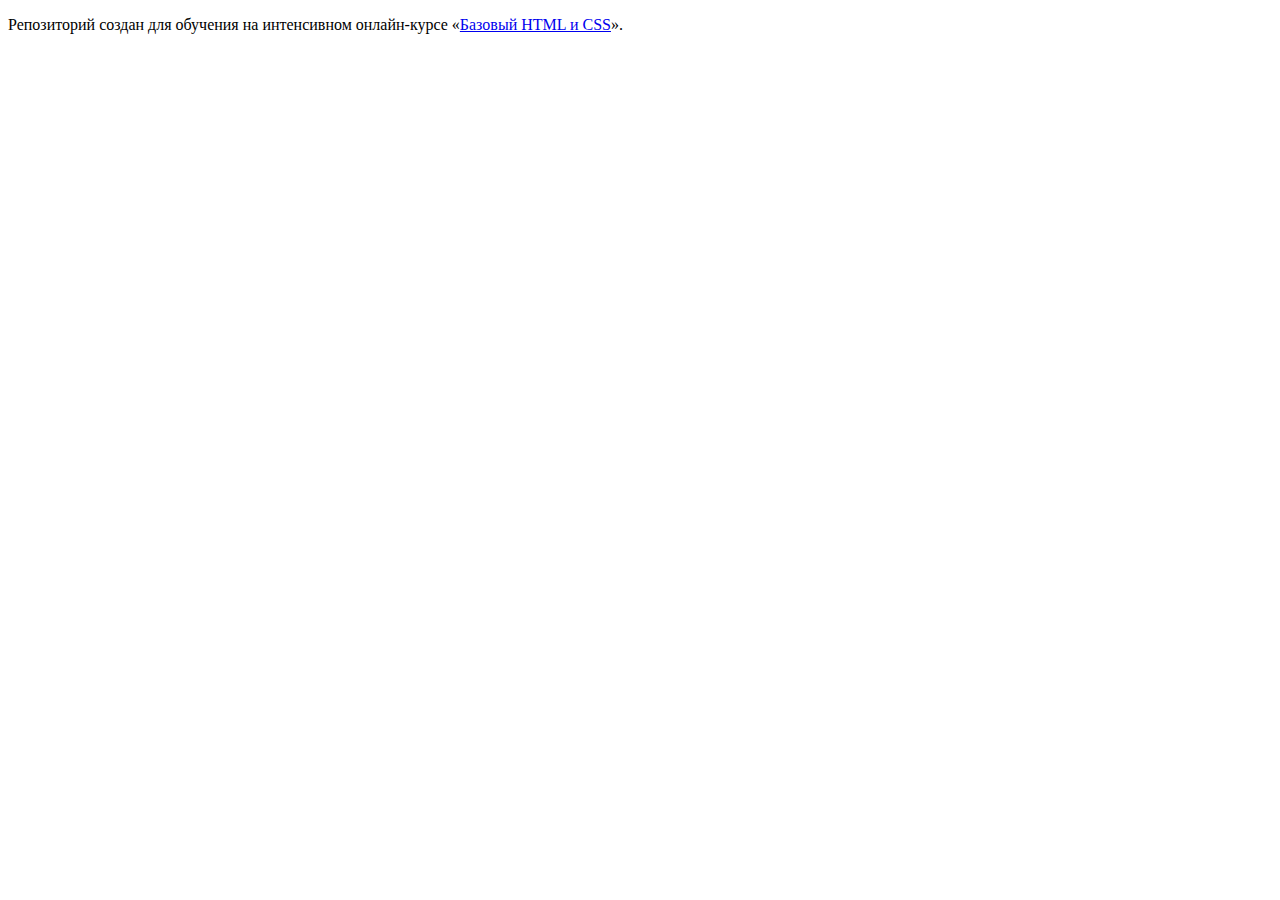
==== index.html @ 75d9bd06 ":hatching_chick:" ====
<!DOCTYPE html>
<html lang="ru">
  <head>
    <meta charset="utf-8">
    <title>HTML Academy: Седона</title>
  </head>
  <body>

    <p>Репозиторий создан для обучения на интенсивном онлайн‑курсе «<a href="https://htmlacademy.ru/intensive/htmlcss">Базовый HTML и CSS</a>».</p>

  </body>
</html>
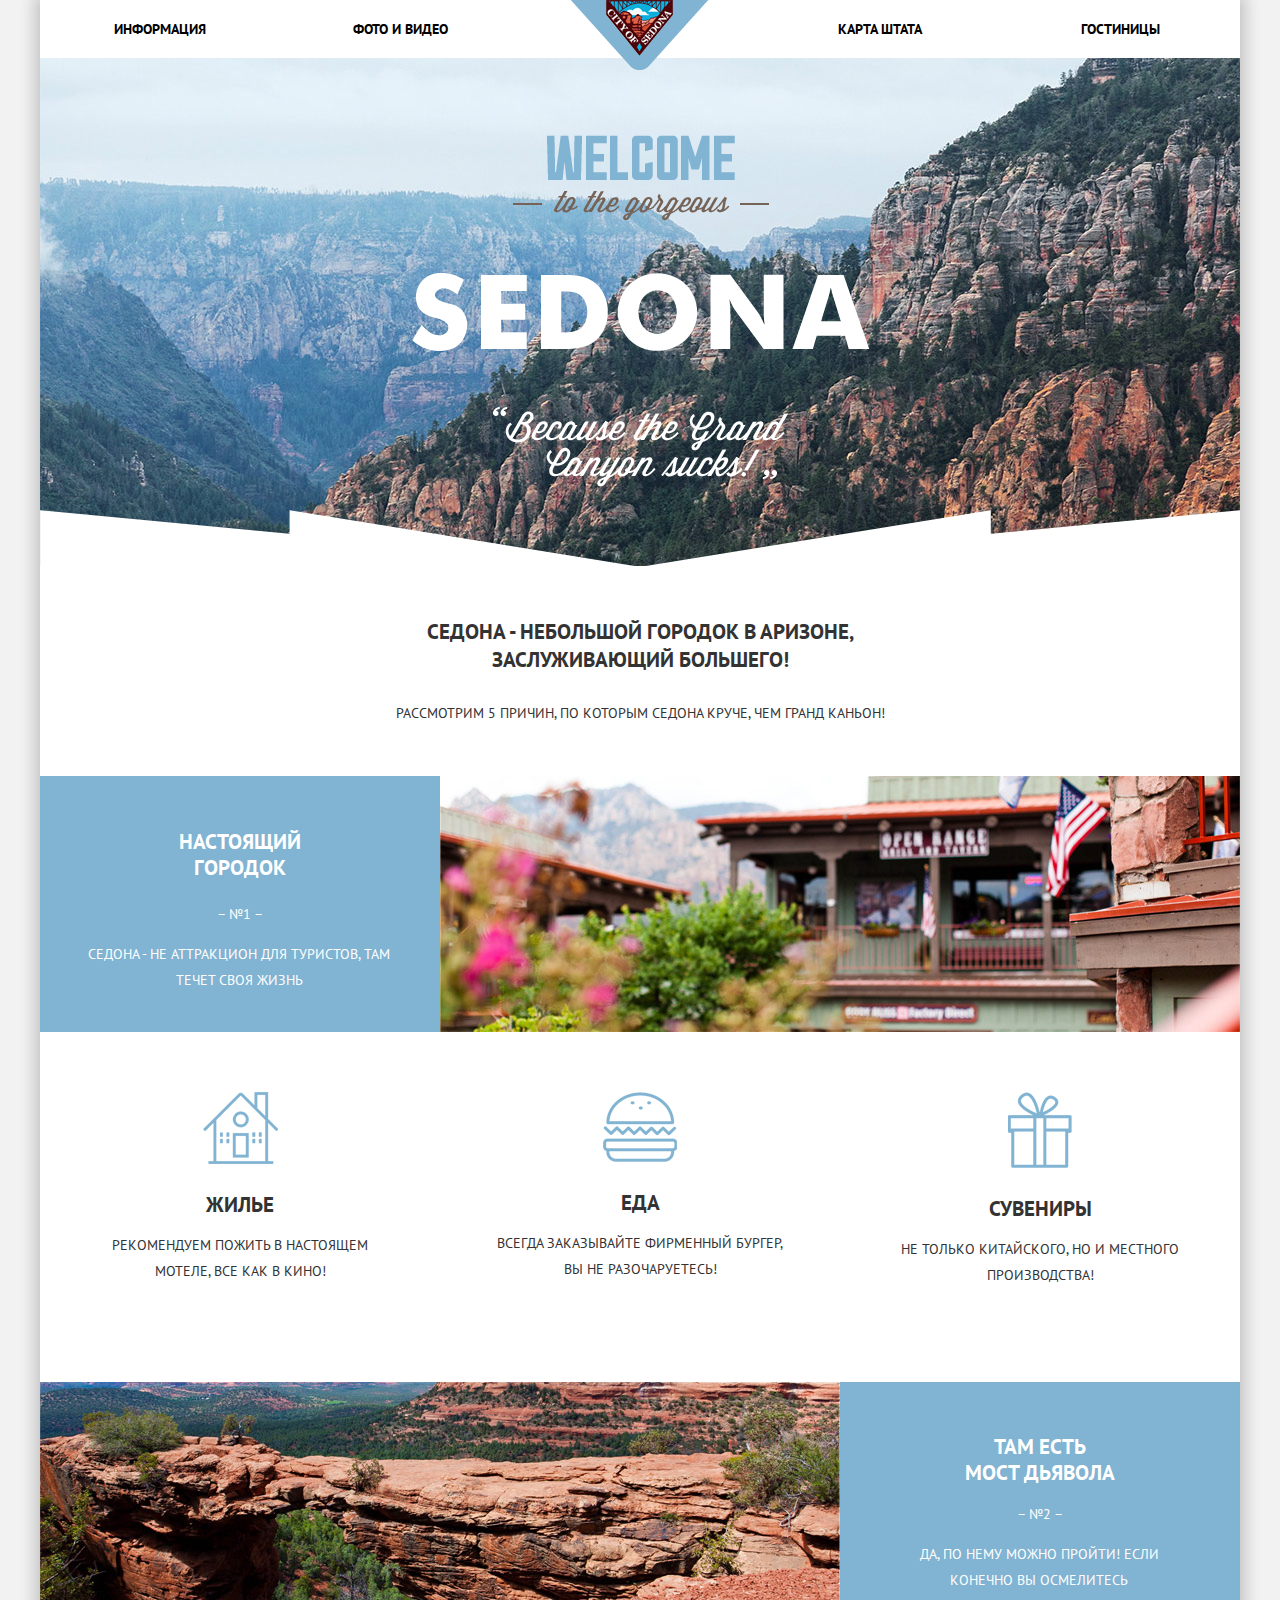
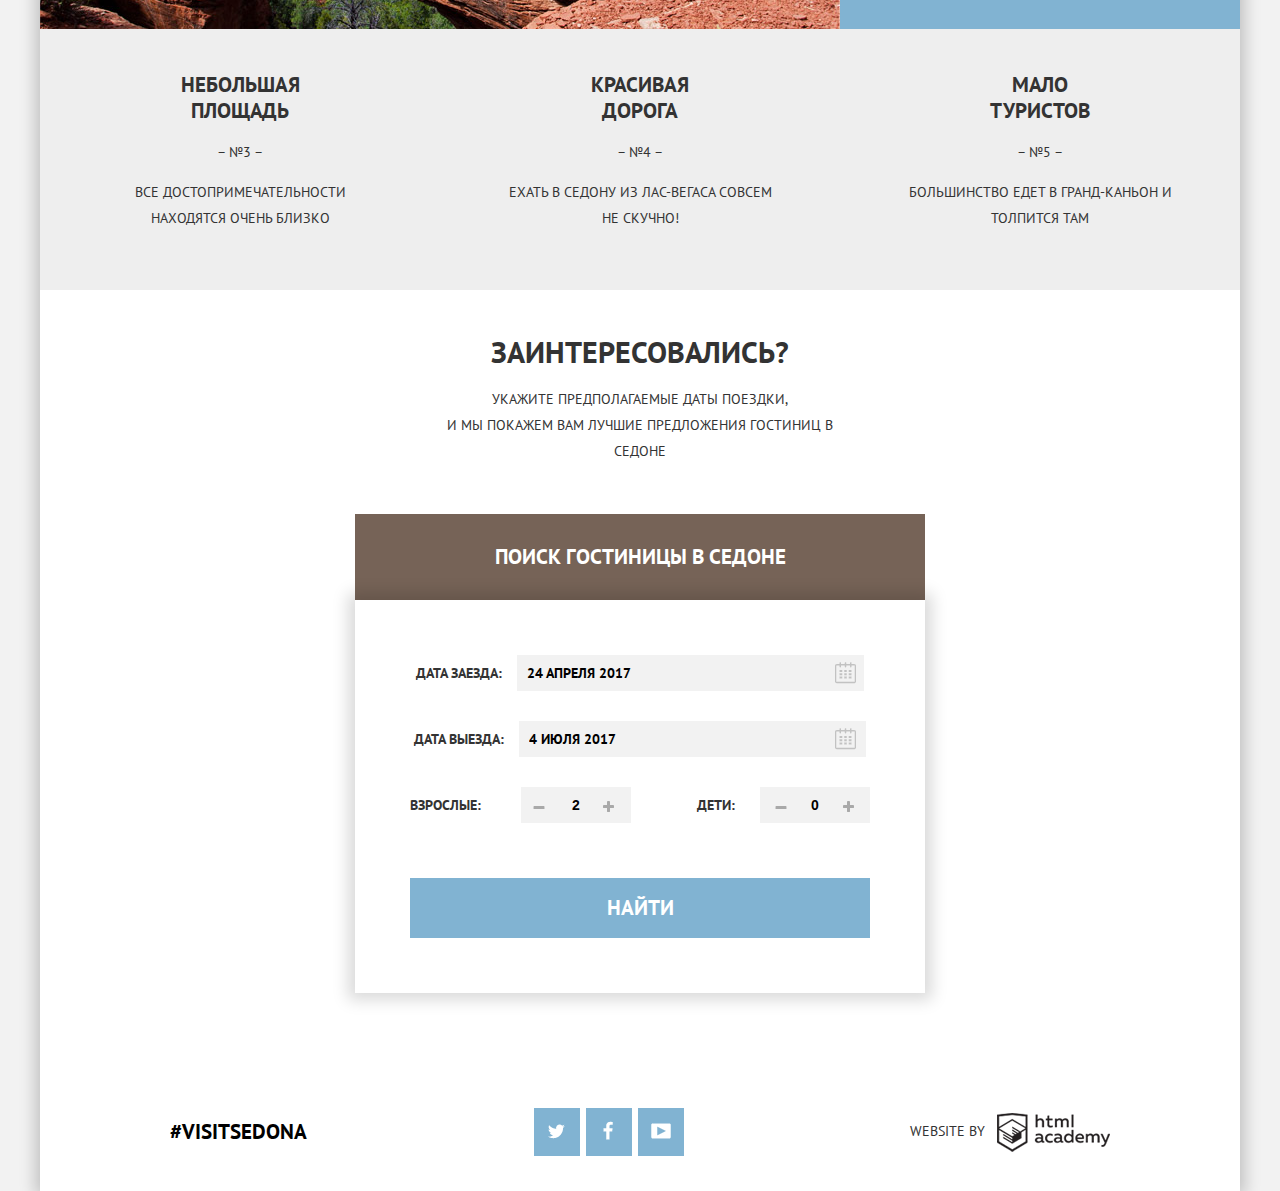
==== commit a55c89cf: "Вернул потерянное" ====
--- a/index.html
+++ b/index.html
@@ -1,12 +1,173 @@
 <!DOCTYPE html>
 <html lang="ru">
-  <head>
-    <meta charset="utf-8">
-    <title>HTML Academy: Седона</title>
-  </head>
-  <body>
+<head>
+    <meta charset="UTF-8">
+    <title>Седона</title>
+    <link rel="stylesheet" href=css/normalize.css>
+    <link rel="stylesheet" href=css/style.css>
+    <link href="https://fonts.googleapis.com/css?family=PT+Sans:400,700&amp;subset=cyrillic" rel="stylesheet">
+</head>
+<body>
+    <div class="container-wrapper">
+    <header class="main-header">
+        <div class="main-header-layout container">
+            <nav class="main-navigation">
+                <ul class="main-navigation-list">
+                    <li><a href="#">Информация</a></li>
+                    <li><a href="#">Фото и видео</a></li>
+                    <li><a href="#">Карта штата</a></li>
+                    <li><a href="hotels.html">Гостиницы</a></li>
+                </ul>
+                <a href="index.html" class="header-logo">
+                	<img src="img/header-logo.png" alt="City of Sedona" width="138" height="70">
+                </a>
+            </nav>
+        </div>
+    </header>
+    <main class="container">
+        <div class="main-background">
+            <img src="img/main-background.jpg" alt="Welcome to the gorgeous Sedona!" class="sedona-logo" width="1200" height="508">
+       <div class="background-writing">
+            <img src="img/welcome-pic.png" alt="background-writing" width="458" height="352">
+        </div>
+        <div class="white-mask">
+            <img src="img/white-mask.png" alt="white-mask" width="1200" height="57">
+        </div>
+        </div>
+        
+        
+        <div class="promo-block">
+            <span class="promo">Седона &#45; небольшой городок в Аризоне, заслуживающий большего!</span>
+            <p>Рассмотрим 5 причин, по которым Седона круче, чем Гранд Каньон!</p>
+        </div>
+        <div class="features-block">
+            <section class="features-item">
+                <div class="features-text-first">
+                    <span class="heading picture-heading">Настоящий городок</span>
+                    <span class="feature-number">– №1 –</span>
+                    <p>Седона - не аттракцион для туристов, там течет своя жизнь</p>
+                </div>
+                <div class="features-image">
+                    <img src="img/features-pic-1.jpg" alt="feature-first" width="800" height="256">
+                </div>
+            </section>
+            <section class="features-item">
+                <div class="picture-advantages">
+                    <img src="img/house.png" alt="house" width="75" height="72">
+                    <span class="heading">Жилье</span>
+                    <p>Рекомендуем пожить в настоящем мотеле, все как в кино!</p>
+                </div>
+                <div class="picture-advantages">
+                    <img src="img/burger.png" alt="burger" width="74" height="70">
+                    <span class="heading">Еда</span>
+                    <p>Всегда заказывайте фирменный бургер, вы не разочаруетесь!</p>
+                </div>
+                <div class="picture-advantages">
+                    <img src="img/gifts.png" alt="gifts" width="64" height="76">
+                    <span class="heading">Сувениры</span>
+                    <p>Не только китайского, но и местного производства!</p>
+                </div>
+            </section>
+            <section class="features-item-reverse">
+                <div class="features-text-second">
+                    <span class="heading text-second-heading">Там есть <br> мост дьявола</span>
+                    <span class="feature-number">– №2 –</span>
+                    <p>Да, по нему можно пройти! Если конечно вы осмелитесь</p>
+                </div>
+                <div class="features-image">
+                    <img src="img/features-pic-2.jpg" alt="feature-second" width="800" height="256">
+                </div>
+            </section>
+            <section class="features-item">
+                <div class="advantages">
+                    <span class="heading advantages-heading">Небольшая площадь</span>
+                    <span class="feature-number">– №3 –</span>
+                    <p>Все достопримечательности находятся очень близко</p>
+                </div>
+                <div class="advantages">
+                    <span class="heading advantages-heading">Красивая дорога</span>
+                    <span class="feature-number">– №4 –</span>
+                    <p>Ехать в Седону из Лас-Вегаса совсем не скучно!</p>
+                </div>
+                <div class="advantages">
+                    <span class="heading advantages-heading">Мало  туристов</span>
+                    <span class="feature-number">– №5 –</span>
+                    <p>Большинство едет в Гранд-Каньон и толпится там</p>
+                </div>
+            </section>
+        </div>
+        <div class="our-location">
+            <div class="find-us">
+                <span class="huge-promo">Заинтересовались?</span>
+                <p>Укажите предполагаемые даты поездки,<br> и мы покажем вам лучшие предложения гостиниц в Седоне</p>  
+            </div>
+                <a class="search-btn" href="#">Поиск гостиницы в седоне</a>
+            <div class="search-window search-window-show">
+                <form action="search.html" method="post">
+                    <div class="inner-block">
+                        <div class="arrival-objects">
+                        <div class="window-object">
+                            <label class="arrival" for="arrival-date">Дата заезда:
+                                <a href="#" class="calendar"></a>
+                            </label>
+                            <input type="text" name="arrival-date" id="arrival-date" value="24 апреля 2017">
+                        </div>
+                        <div class="window-object">
+                            <label class="leaving-date" for="leaving-date">Дата выезда:
+                                <a href="#" class="calendar"></a>
+                            </label>
+                        <input type="text" name="leaving-date" id="leaving-date" value="4 июля 2017">
+                        </div>
+                        </div>
+                        <div class="number-of">
+                            <div class="number-object">
+                                <label for="adult-number">Взрослые:</label>
+                                <a href="" class="minus-adults" onclick="event.preventDefault()"></a>
+                                <input type="text" name="adult-number" value="2" id="adult-number">
+                                <a href="" class="plus-adults" onclick="event.preventDefault()"></a>
+                            </div>
+                            <div class="number-object">
+                                <label for="children-number">Дети:</label>
+                                <a href="" class="minus-children" onclick="event.preventDefault()"></a>
+                                <input type="text" name="children-number" value="0" id="children-number">
+                                <a href="" class="plus-children" onclick="event.preventDefault()"></a>
+                            </div>
+                        </div>
+                    </div>
+                <a class="find-hotel"><span class="opacity-text">Найти</span></a>
+                </form>
+            </div>
+            <div class="our-map">
+               <iframe src="https://www.google.com/maps/embed?pb=!1m18!1m12!1m3!1d104770.38018730543!2d-111.86517855273749!3d34.85435832354931!2m3!1f0!2f0!3f0!3m2!1i1024!2i768!4f13.1!3m3!1m2!1s0x872da132f942b00d%3A0x5548c523fa6c8efd!2z0KHQtdC00L7QvdCwLCDQkNGA0LjQt9C-0L3QsCA4NjMzNiwg0KHQqNCQ!5e0!3m2!1sru!2sru!4v1487267155245" width="1200" height="465" style="border:0" allowfullscreen></iframe>
+            </div>
+        </div>
+    </main>
+    <footer class="main-footer container">
+        <div class="main-footer-layout">
+            <section class="our-hashtag">
+                <a href="">#VisitSedona</a>
+            </section>
+            <section class="social-networks">   
+                <a href="#" class="social-btn social-btn-tw">Твиттер</a>
+                <a href="#" class="social-btn social-btn-fb">Фэйсбук</a>
+                <a href="#" class="social-btn social-btn-youtube">Youtube</a>
+            </section>
+           <section class="copyright">
+                <span>Website by</span>
+                <a href="#"></a>
+            </section>
+        </div>
+    </footer>
+    </div>
+    <script>
+           var link = document.querySelector(".search-btn");
+           var popup = document.querySelector(".search-window");
 
-    <p>Репозиторий создан для обучения на интенсивном онлайн‑курсе «<a href="https://htmlacademy.ru/intensive/htmlcss">Базовый HTML и CSS</a>».</p>
+           link.addEventListener("click", function(event) {
+                event.preventDefault();
+                popup.classList.toggle("search-window-show");
+            });
 
-  </body>
-</html>
+    </script>
+</body>
+</html>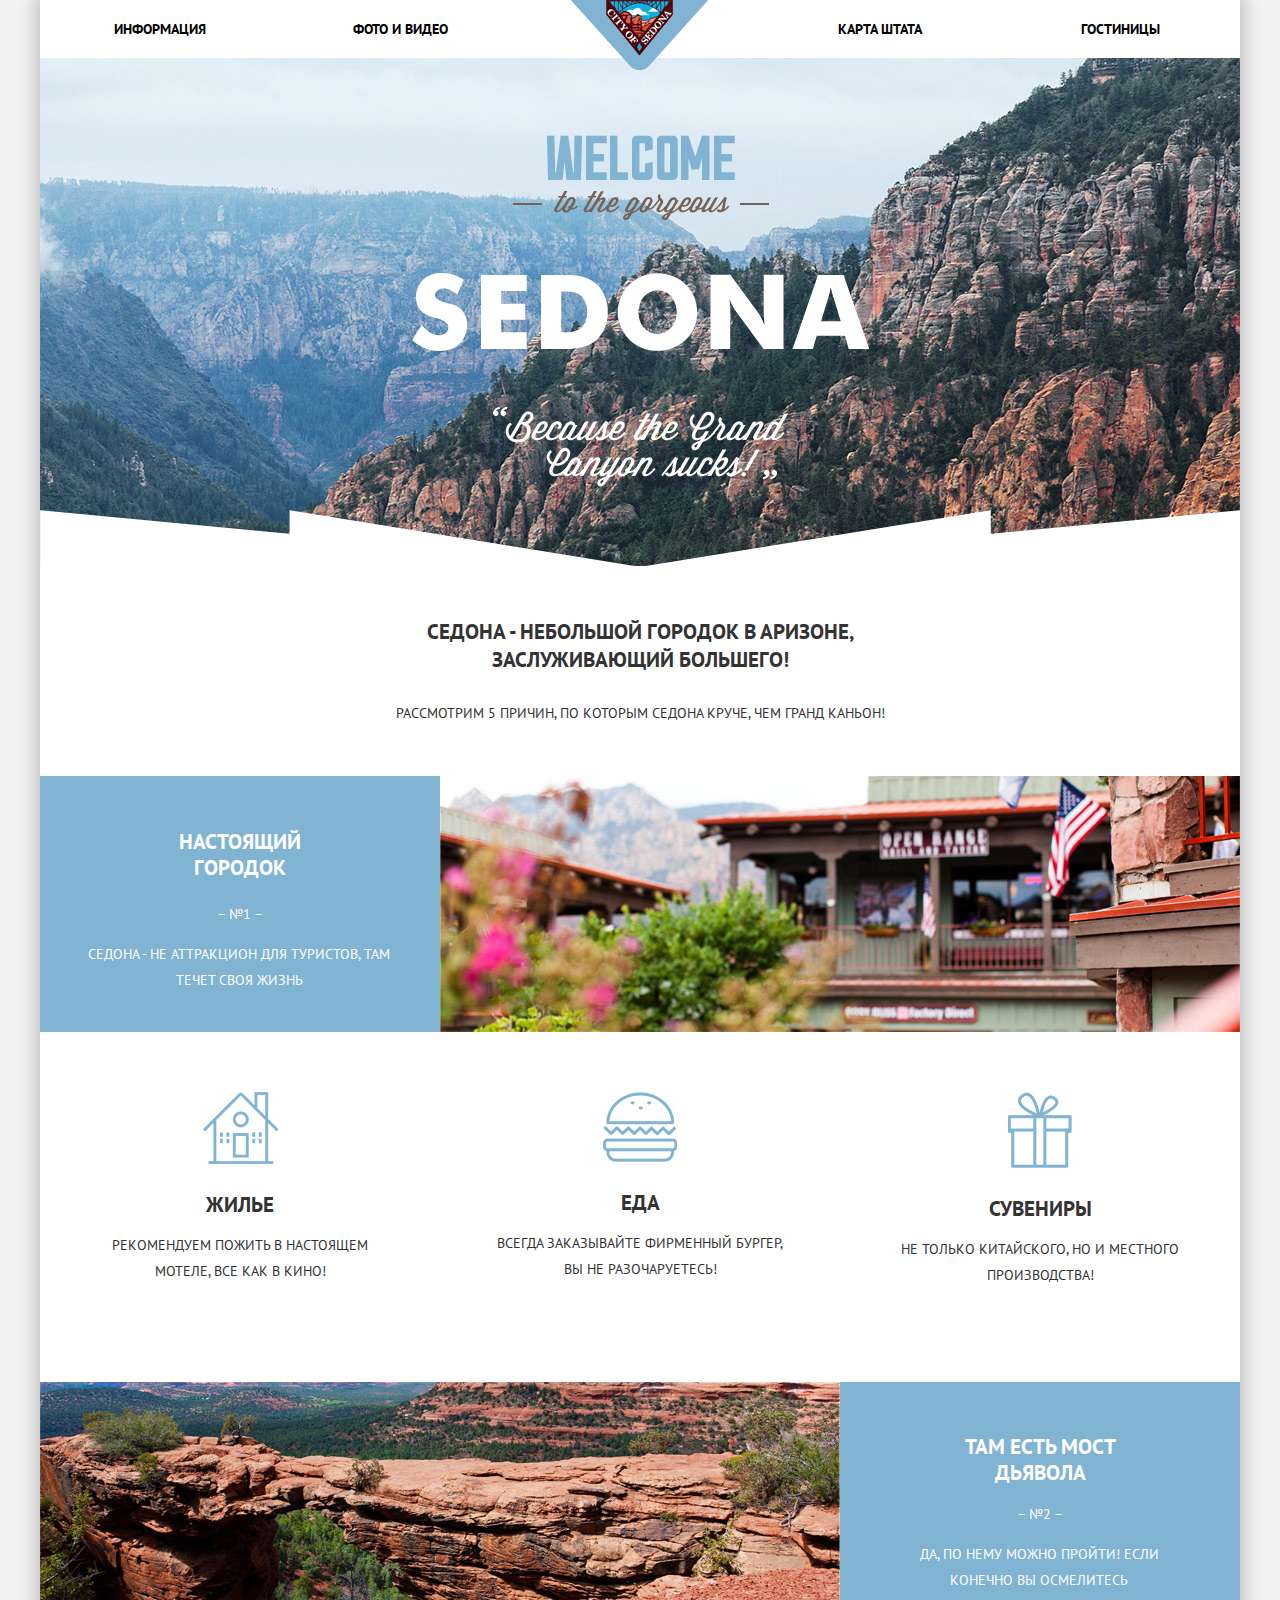
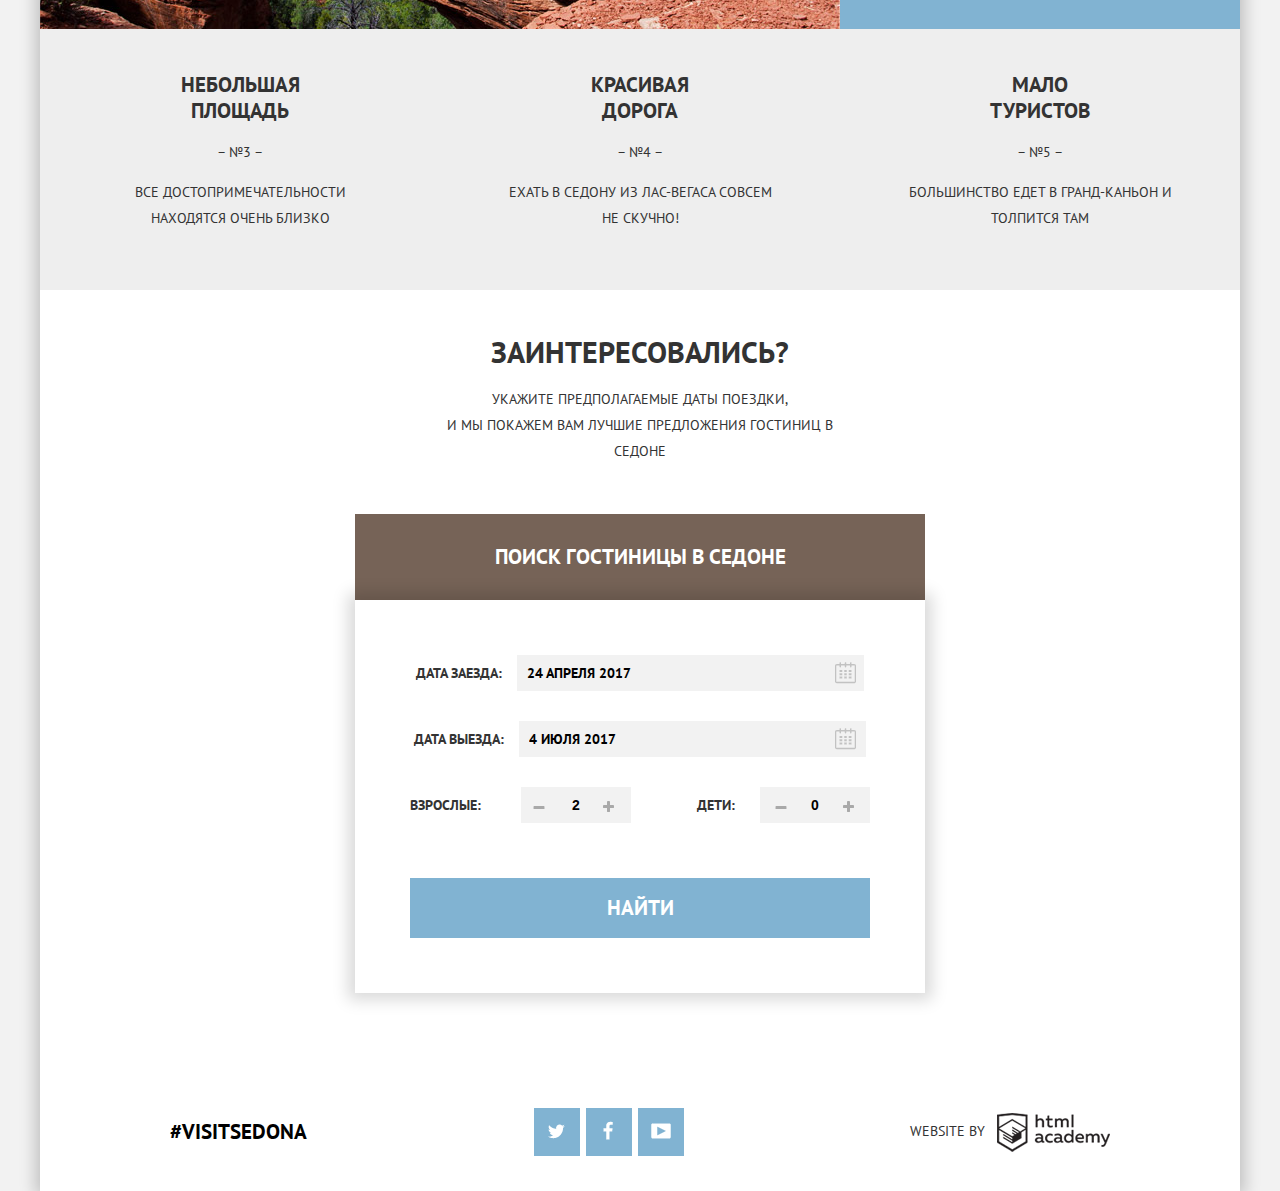
==== commit e2ce8b17: "Исправление за номером 7271717318" ====
--- a/index.html
+++ b/index.html
@@ -4,170 +4,162 @@
     <meta charset="UTF-8">
     <title>Седона</title>
     <link rel="stylesheet" href=css/normalize.css>
-    <link rel="stylesheet" href=css/style.css>
+    <link rel="stylesheet" href=css/min.style.css>
     <link href="https://fonts.googleapis.com/css?family=PT+Sans:400,700&amp;subset=cyrillic" rel="stylesheet">
 </head>
 <body>
     <div class="container-wrapper">
-    <header class="main-header">
-        <div class="main-header-layout container">
-            <nav class="main-navigation">
-                <ul class="main-navigation-list">
-                    <li><a href="#">Информация</a></li>
-                    <li><a href="#">Фото и видео</a></li>
-                    <li><a href="#">Карта штата</a></li>
-                    <li><a href="hotels.html">Гостиницы</a></li>
-                </ul>
-                <a href="index.html" class="header-logo">
-                	<img src="img/header-logo.png" alt="City of Sedona" width="138" height="70">
-                </a>
-            </nav>
-        </div>
-    </header>
-    <main class="container">
-        <div class="main-background">
-            <img src="img/main-background.jpg" alt="Welcome to the gorgeous Sedona!" class="sedona-logo" width="1200" height="508">
-       <div class="background-writing">
-            <img src="img/welcome-pic.png" alt="background-writing" width="458" height="352">
-        </div>
-        <div class="white-mask">
-            <img src="img/white-mask.png" alt="white-mask" width="1200" height="57">
-        </div>
-        </div>
+        <header class="main-header">
+            <div class="main-header-layout container">
+                <nav class="main-navigation">
+                    <ul class="main-navigation-list">
+                        <li><a href="#">Информация</a></li>
+                        <li><a href="#">Фото и видео</a></li>
+                        <li><a href="#">Карта штата</a></li>
+                        <li><a href="hotels.html">Гостиницы</a></li>
+                    </ul>
+                    <a href="index.html" class="header-logo">
+                        <img src="img/header-logo.png" alt="City of Sedona" width="138" height="70">
+                    </a>
+                </nav>
+            </div>
+        </header>
+        <main class="container">
+            <div class="main-background">
+                <img src="img/main-background.jpg" alt="Welcome to the gorgeous Sedona!" class="sedona-logo" width="1200" height="508">
+            <div class="background-writing">
+                <img src="img/welcome-pic.png" alt="background-writing" width="458" height="352">
+            </div>
+            <div class="white-mask">
+                <img src="img/white-mask.png" alt="white-mask" width="1200" height="57">
+            </div>
+            </div>
         
         
-        <div class="promo-block">
-            <span class="promo">Седона &#45; небольшой городок в Аризоне, заслуживающий большего!</span>
-            <p>Рассмотрим 5 причин, по которым Седона круче, чем Гранд Каньон!</p>
-        </div>
-        <div class="features-block">
-            <section class="features-item">
-                <div class="features-text-first">
-                    <span class="heading picture-heading">Настоящий городок</span>
-                    <span class="feature-number">– №1 –</span>
-                    <p>Седона - не аттракцион для туристов, там течет своя жизнь</p>
+            <div class="promo-block">
+                <span class="promo">Седона &#45; небольшой городок в Аризоне, заслуживающий большего!</span>
+                <p>Рассмотрим 5 причин, по которым Седона круче, чем Гранд Каньон!</p>
+            </div>
+            <div class="features-block">
+                <section class="features-item">
+                    <div class="features-text-first">
+                        <span class="heading picture-heading">Настоящий городок</span>
+                        <span class="feature-number">– №1 –</span>
+                        <p>Седона - не аттракцион для туристов, там течет своя жизнь</p>
+                    </div>
+                    <div class="features-image">
+                        <img src="img/features-pic-1.jpg" alt="feature-first" width="800" height="256">
+                    </div>
+                </section>
+                <section class="features-item">
+                    <div class="picture-advantages">
+                        <img src="img/house.png" alt="house" width="75" height="72">
+                        <span class="heading">Жилье</span>
+                        <p>Рекомендуем пожить в настоящем мотеле, все как в кино!</p>
+                    </div>
+                    <div class="picture-advantages">
+                        <img src="img/burger.png" alt="burger" width="74" height="70">
+                        <span class="heading">Еда</span>
+                        <p>Всегда заказывайте фирменный бургер, вы не разочаруетесь!</p>
+                    </div>
+                    <div class="picture-advantages">
+                        <img src="img/gifts.png" alt="gifts" width="64" height="76">
+                        <span class="heading">Сувениры</span>
+                        <p>Не только китайского, но и местного производства!</p>
+                    </div>
+                </section>
+                <section class="features-item-reverse">
+                    <div class="features-text-second">
+                        <span class="heading text-second-heading">Там есть мост дьявола</span>
+                        <span class="feature-number">– №2 –</span>
+                        <p>Да, по нему можно пройти! Если конечно вы осмелитесь</p>
+                    </div>
+                    <div class="features-image">
+                        <img src="img/features-pic-2.jpg" alt="feature-second" width="800" height="256">
+                    </div>
+                </section>
+                <section class="features-item">
+                    <div class="advantages">
+                        <span class="heading advantages-heading">Небольшая площадь</span>
+                        <span class="feature-number">– №3 –</span>
+                        <p>Все достопримечательности находятся очень близко</p>
+                    </div>
+                    <div class="advantages">
+                        <span class="heading advantages-heading">Красивая дорога</span>
+                        <span class="feature-number">– №4 –</span>
+                        <p>Ехать в Седону из Лас-Вегаса совсем не скучно!</p>
+                    </div>
+                    <div class="advantages">
+                        <span class="heading advantages-heading">Мало  туристов</span>
+                        <span class="feature-number">– №5 –</span>
+                        <p>Большинство едет в Гранд-Каньон и толпится там</p>
+                    </div>
+                </section>
+            </div>
+            <div class="our-location">
+                <div class="find-us">
+                    <span class="huge-promo">Заинтересовались?</span>
+                    <p>Укажите предполагаемые даты поездки,<br> и мы покажем вам лучшие предложения гостиниц в Седоне</p>  
                 </div>
-                <div class="features-image">
-                    <img src="img/features-pic-1.jpg" alt="feature-first" width="800" height="256">
-                </div>
-            </section>
-            <section class="features-item">
-                <div class="picture-advantages">
-                    <img src="img/house.png" alt="house" width="75" height="72">
-                    <span class="heading">Жилье</span>
-                    <p>Рекомендуем пожить в настоящем мотеле, все как в кино!</p>
-                </div>
-                <div class="picture-advantages">
-                    <img src="img/burger.png" alt="burger" width="74" height="70">
-                    <span class="heading">Еда</span>
-                    <p>Всегда заказывайте фирменный бургер, вы не разочаруетесь!</p>
-                </div>
-                <div class="picture-advantages">
-                    <img src="img/gifts.png" alt="gifts" width="64" height="76">
-                    <span class="heading">Сувениры</span>
-                    <p>Не только китайского, но и местного производства!</p>
-                </div>
-            </section>
-            <section class="features-item-reverse">
-                <div class="features-text-second">
-                    <span class="heading text-second-heading">Там есть <br> мост дьявола</span>
-                    <span class="feature-number">– №2 –</span>
-                    <p>Да, по нему можно пройти! Если конечно вы осмелитесь</p>
-                </div>
-                <div class="features-image">
-                    <img src="img/features-pic-2.jpg" alt="feature-second" width="800" height="256">
-                </div>
-            </section>
-            <section class="features-item">
-                <div class="advantages">
-                    <span class="heading advantages-heading">Небольшая площадь</span>
-                    <span class="feature-number">– №3 –</span>
-                    <p>Все достопримечательности находятся очень близко</p>
-                </div>
-                <div class="advantages">
-                    <span class="heading advantages-heading">Красивая дорога</span>
-                    <span class="feature-number">– №4 –</span>
-                    <p>Ехать в Седону из Лас-Вегаса совсем не скучно!</p>
-                </div>
-                <div class="advantages">
-                    <span class="heading advantages-heading">Мало  туристов</span>
-                    <span class="feature-number">– №5 –</span>
-                    <p>Большинство едет в Гранд-Каньон и толпится там</p>
-                </div>
-            </section>
-        </div>
-        <div class="our-location">
-            <div class="find-us">
-                <span class="huge-promo">Заинтересовались?</span>
-                <p>Укажите предполагаемые даты поездки,<br> и мы покажем вам лучшие предложения гостиниц в Седоне</p>  
-            </div>
-                <a class="search-btn" href="#">Поиск гостиницы в седоне</a>
-            <div class="search-window search-window-show">
-                <form action="search.html" method="post">
-                    <div class="inner-block">
-                        <div class="arrival-objects">
-                        <div class="window-object">
-                            <label class="arrival" for="arrival-date">Дата заезда:
-                                <a href="#" class="calendar"></a>
-                            </label>
-                            <input type="text" name="arrival-date" id="arrival-date" value="24 апреля 2017">
-                        </div>
-                        <div class="window-object">
-                            <label class="leaving-date" for="leaving-date">Дата выезда:
-                                <a href="#" class="calendar"></a>
-                            </label>
-                        <input type="text" name="leaving-date" id="leaving-date" value="4 июля 2017">
-                        </div>
-                        </div>
-                        <div class="number-of">
-                            <div class="number-object">
-                                <label for="adult-number">Взрослые:</label>
-                                <a href="" class="minus-adults" onclick="event.preventDefault()"></a>
-                                <input type="text" name="adult-number" value="2" id="adult-number">
-                                <a href="" class="plus-adults" onclick="event.preventDefault()"></a>
+                    <a class="search-btn" href="#">Поиск гостиницы в седоне</a>
+                <div class="search-window search-window-show">
+                    <form action="search.html" method="post">
+                        <div class="inner-block">
+                            <div class="arrival-objects">
+                            <div class="window-object">
+                                <label class="arrival" for="arrival-date">Дата заезда:
+                                    <a href="#" class="calendar"></a>
+                                </label>
+                                <input type="text" name="arrival-date" id="arrival-date" value="24 апреля 2017">
                             </div>
-                            <div class="number-object">
-                                <label for="children-number">Дети:</label>
-                                <a href="" class="minus-children" onclick="event.preventDefault()"></a>
-                                <input type="text" name="children-number" value="0" id="children-number">
-                                <a href="" class="plus-children" onclick="event.preventDefault()"></a>
+                            <div class="window-object">
+                                <label class="leaving-date" for="leaving-date">Дата выезда:
+                                    <a href="#" class="calendar"></a>
+                                </label>
+                            <input type="text" name="leaving-date" id="leaving-date" value="4 июля 2017">
+                            </div>
+                            </div>
+                            <div class="number-of">
+                                <div class="number-object">
+                                    <label for="adult-number">Взрослые:</label>
+                                    <a href="" class="minus-adults" onclick="event.preventDefault()"></a>
+                                    <input type="text" name="adult-number" value="2" id="adult-number">
+                                    <a href="" class="plus-adults" onclick="event.preventDefault()"></a>
+                                </div>
+                                <div class="number-object">
+                                    <label for="children-number">Дети:</label>
+                                    <a href="" class="minus-children" onclick="event.preventDefault()"></a>
+                                    <input type="text" name="children-number" value="0" id="children-number">
+                                    <a href="" class="plus-children" onclick="event.preventDefault()"></a>
+                                </div>
                             </div>
                         </div>
-                    </div>
-                <a class="find-hotel"><span class="opacity-text">Найти</span></a>
-                </form>
+                        <a class="find-hotel"><span class="opacity-text">Найти</span></a>
+                    </form>
+                </div>
+                <div class="our-map">
+                   <iframe src="https://www.google.com/maps/embed?pb=!1m18!1m12!1m3!1d104770.38018730543!2d-111.86517855273749!3d34.85435832354931!2m3!1f0!2f0!3f0!3m2!1i1024!2i768!4f13.1!3m3!1m2!1s0x872da132f942b00d%3A0x5548c523fa6c8efd!2z0KHQtdC00L7QvdCwLCDQkNGA0LjQt9C-0L3QsCA4NjMzNiwg0KHQqNCQ!5e0!3m2!1sru!2sru!4v1487267155245" width="1200" height="465" style="border:0" allowfullscreen></iframe>
+                </div>
             </div>
-            <div class="our-map">
-               <iframe src="https://www.google.com/maps/embed?pb=!1m18!1m12!1m3!1d104770.38018730543!2d-111.86517855273749!3d34.85435832354931!2m3!1f0!2f0!3f0!3m2!1i1024!2i768!4f13.1!3m3!1m2!1s0x872da132f942b00d%3A0x5548c523fa6c8efd!2z0KHQtdC00L7QvdCwLCDQkNGA0LjQt9C-0L3QsCA4NjMzNiwg0KHQqNCQ!5e0!3m2!1sru!2sru!4v1487267155245" width="1200" height="465" style="border:0" allowfullscreen></iframe>
+        </main>
+        <footer class="main-footer container">
+            <div class="main-footer-layout">
+                <section class="our-hashtag">
+                    <a href="">#VisitSedona</a>
+                </section>
+                <section class="social-networks">   
+                    <a href="#" class="social-btn social-btn-tw">Твиттер</a>
+                    <a href="#" class="social-btn social-btn-fb">Фэйсбук</a>
+                    <a href="#" class="social-btn social-btn-youtube">Youtube</a>
+                </section>
+               <section class="copyright">
+                    <span>Website by</span>
+                    <a href="#"></a>
+                </section>
             </div>
+        </footer>
         </div>
-    </main>
-    <footer class="main-footer container">
-        <div class="main-footer-layout">
-            <section class="our-hashtag">
-                <a href="">#VisitSedona</a>
-            </section>
-            <section class="social-networks">   
-                <a href="#" class="social-btn social-btn-tw">Твиттер</a>
-                <a href="#" class="social-btn social-btn-fb">Фэйсбук</a>
-                <a href="#" class="social-btn social-btn-youtube">Youtube</a>
-            </section>
-           <section class="copyright">
-                <span>Website by</span>
-                <a href="#"></a>
-            </section>
-        </div>
-    </footer>
-    </div>
-    <script>
-           var link = document.querySelector(".search-btn");
-           var popup = document.querySelector(".search-window");
-
-           link.addEventListener("click", function(event) {
-                event.preventDefault();
-                popup.classList.toggle("search-window-show");
-            });
-
-    </script>
+        <script src="js/min.script.js">
+        </script>
 </body>
 </html>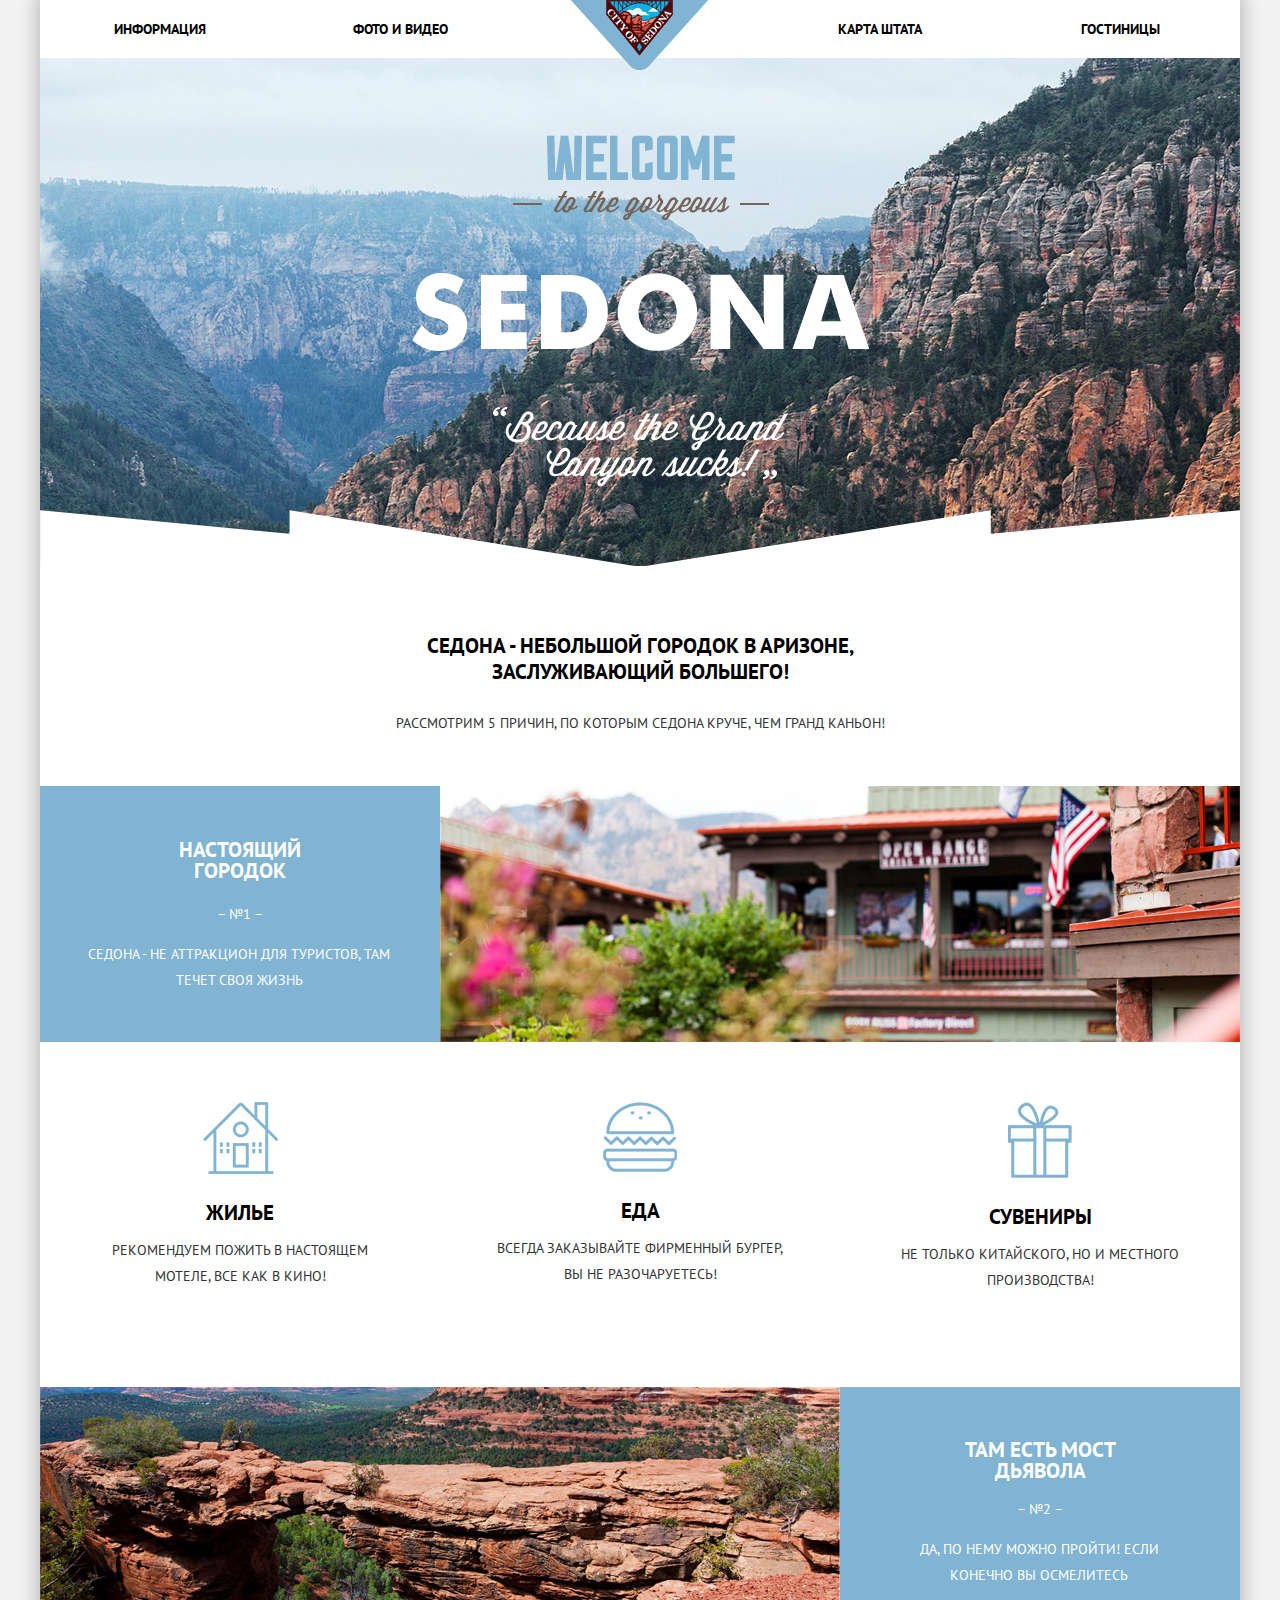
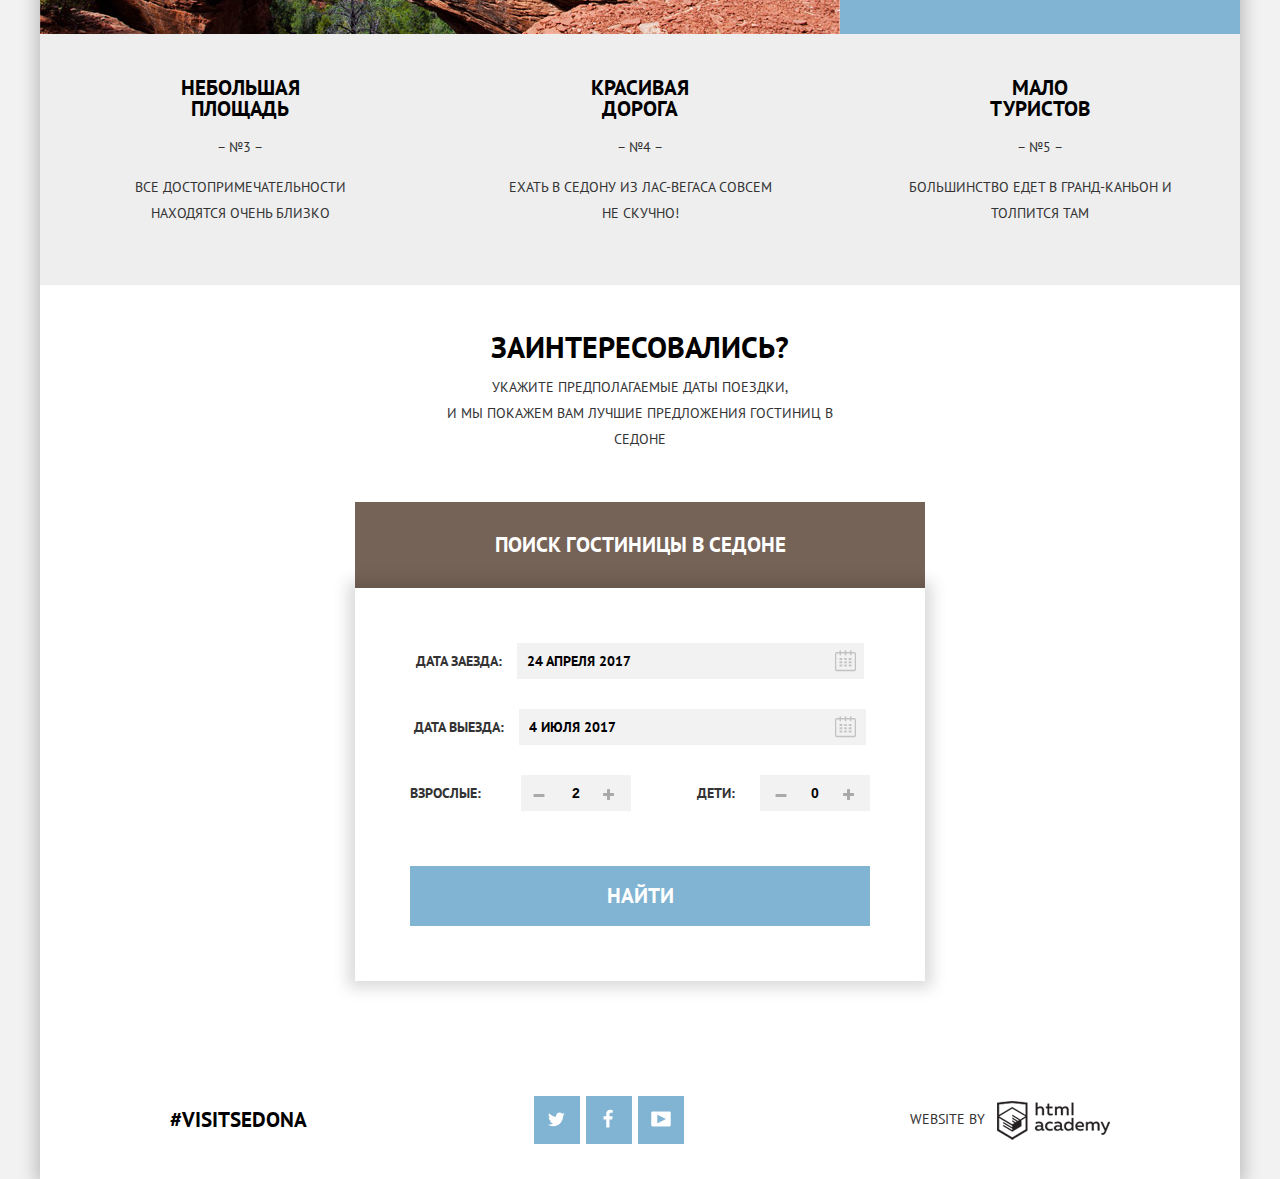
==== commit 9de34e81: "Изменения заголовков и минификация css" ====
--- a/index.html
+++ b/index.html
@@ -37,13 +37,13 @@
         
         
             <div class="promo-block">
-                <span class="promo">Седона &#45; небольшой городок в Аризоне, заслуживающий большего!</span>
+                <h1 class="promo">Седона &#45; небольшой городок в Аризоне, заслуживающий большего!</h1>
                 <p>Рассмотрим 5 причин, по которым Седона круче, чем Гранд Каньон!</p>
             </div>
             <div class="features-block">
                 <section class="features-item">
                     <div class="features-text-first">
-                        <span class="heading picture-heading">Настоящий городок</span>
+                        <h2 class="heading picture-heading">Настоящий городок</h2>
                         <span class="feature-number">– №1 –</span>
                         <p>Седона - не аттракцион для туристов, там течет своя жизнь</p>
                     </div>
@@ -54,23 +54,23 @@
                 <section class="features-item">
                     <div class="picture-advantages">
                         <img src="img/house.png" alt="house" width="75" height="72">
-                        <span class="heading">Жилье</span>
+                        <h2 class="heading">Жилье</h2>
                         <p>Рекомендуем пожить в настоящем мотеле, все как в кино!</p>
                     </div>
                     <div class="picture-advantages">
                         <img src="img/burger.png" alt="burger" width="74" height="70">
-                        <span class="heading">Еда</span>
+                        <h2 class="heading">Еда</h2>
                         <p>Всегда заказывайте фирменный бургер, вы не разочаруетесь!</p>
                     </div>
                     <div class="picture-advantages">
                         <img src="img/gifts.png" alt="gifts" width="64" height="76">
-                        <span class="heading">Сувениры</span>
+                        <h2 class="heading">Сувениры</h2>
                         <p>Не только китайского, но и местного производства!</p>
                     </div>
                 </section>
                 <section class="features-item-reverse">
                     <div class="features-text-second">
-                        <span class="heading text-second-heading">Там есть мост дьявола</span>
+                        <h2 class="heading text-second-heading">Там есть мост дьявола</h2>
                         <span class="feature-number">– №2 –</span>
                         <p>Да, по нему можно пройти! Если конечно вы осмелитесь</p>
                     </div>
@@ -80,17 +80,17 @@
                 </section>
                 <section class="features-item">
                     <div class="advantages">
-                        <span class="heading advantages-heading">Небольшая площадь</span>
+                        <h2 class="heading advantages-heading">Небольшая площадь</h2>
                         <span class="feature-number">– №3 –</span>
                         <p>Все достопримечательности находятся очень близко</p>
                     </div>
                     <div class="advantages">
-                        <span class="heading advantages-heading">Красивая дорога</span>
+                        <h2 class="heading advantages-heading">Красивая дорога</h2>
                         <span class="feature-number">– №4 –</span>
                         <p>Ехать в Седону из Лас-Вегаса совсем не скучно!</p>
                     </div>
                     <div class="advantages">
-                        <span class="heading advantages-heading">Мало  туристов</span>
+                        <h2 class="heading advantages-heading">Мало  туристов</h2>
                         <span class="feature-number">– №5 –</span>
                         <p>Большинство едет в Гранд-Каньон и толпится там</p>
                     </div>
@@ -98,7 +98,7 @@
             </div>
             <div class="our-location">
                 <div class="find-us">
-                    <span class="huge-promo">Заинтересовались?</span>
+                    <h2 class="huge-promo">Заинтересовались?</h2>
                     <p>Укажите предполагаемые даты поездки,<br> и мы покажем вам лучшие предложения гостиниц в Седоне</p>  
                 </div>
                     <a class="search-btn" href="#">Поиск гостиницы в седоне</a>
